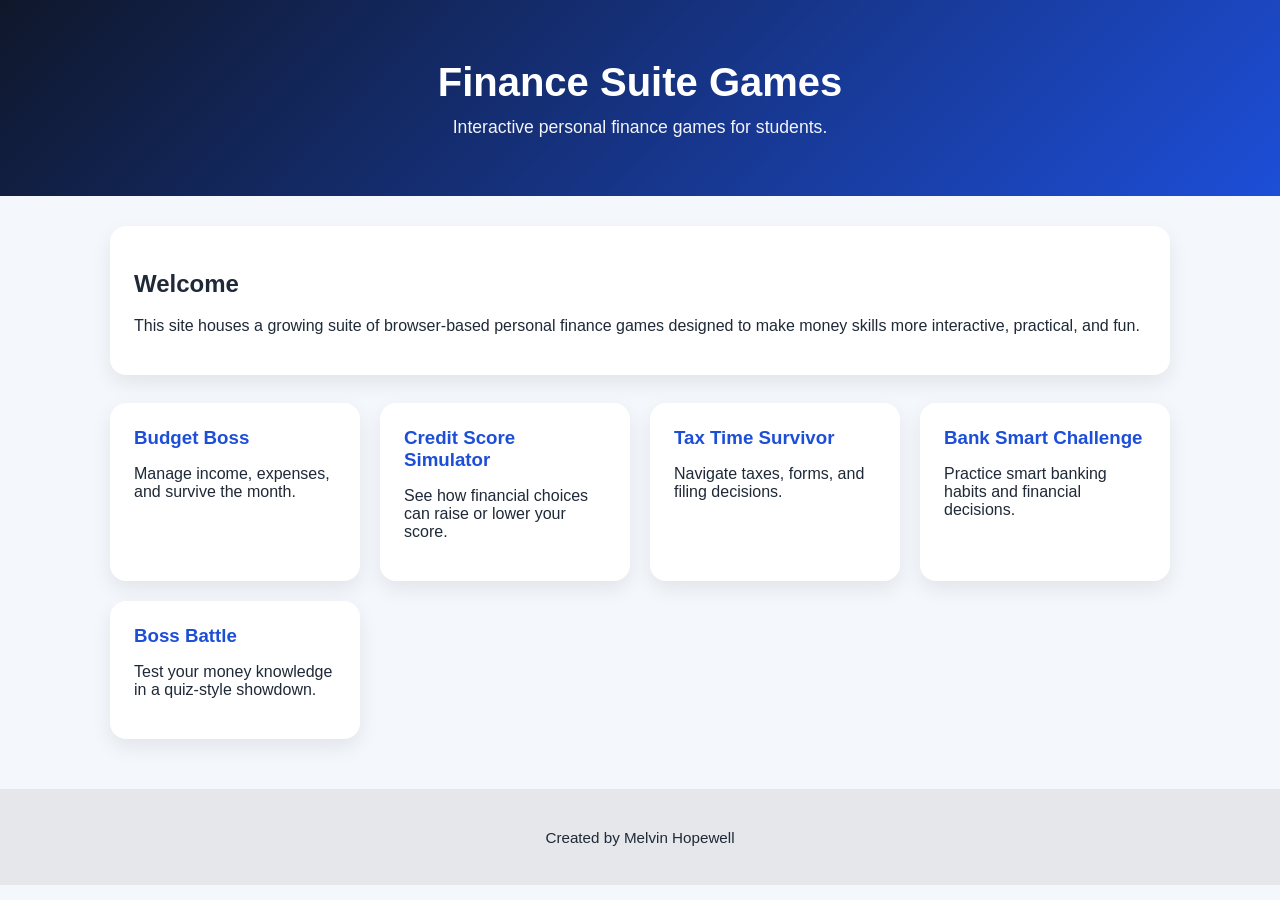
==== Index.html @ 29d63bd8 "Update homepage wording" ====
<!DOCTYPE html>
<html lang="en">
<head>
  <meta charset="UTF-8" />
  <meta name="viewport" content="width=device-width, initial-scale=1.0" />
  <title>Melvin Hopewell | Finance Suite Games</title>
  <link rel="stylesheet" href="style.css" />
</head>
<body>
  <header class="hero">
    <h1>Finance Suite Games</h1>
    <p class="subtitle">
      Interactive personal finance games for students.
    </p>
  </header>

  <main class="container">
    <section class="intro-card">
      <h2>Welcome</h2>
      <p>
        This site houses a growing suite of browser-based personal finance games
        designed to make money skills more interactive, practical, and fun.
      </p>
    </section>

    <section class="games-grid">
      <a class="game-card" href="./budget-boss/">
        <h3>Budget Boss</h3>
        <p>Manage income, expenses, and survive the month.</p>
      </a>

      <a class="game-card" href="./credit-score-simulator/">
        <h3>Credit Score Simulator</h3>
        <p>See how financial choices can raise or lower your score.</p>
      </a>

      <a class="game-card" href="./tax-time-survivor/">
        <h3>Tax Time Survivor</h3>
        <p>Navigate taxes, forms, and filing decisions.</p>
      </a>

      <a class="game-card" href="./bank-smart-challenge/">
        <h3>Bank Smart Challenge</h3>
        <p>Practice smart banking habits and financial decisions.</p>
      </a>

      <a class="game-card" href="./boss-battle/">
        <h3>Boss Battle</h3>
        <p>Test your money knowledge in a quiz-style showdown.</p>
      </a>
    </section>
  </main>

  <footer class="footer">
    <p>Created by Melvin Hopewell</p>
  </footer>
</body>
</html>
---- style.css ----
* {
  box-sizing: border-box;
}

body {
  margin: 0;
  font-family: Arial, sans-serif;
  background: #f4f7fb;
  color: #1f2937;
}

.hero {
  background: linear-gradient(135deg, #0f172a, #1d4ed8);
  color: white;
  text-align: center;
  padding: 60px 20px 40px;
}

.hero h1 {
  margin: 0;
  font-size: 2.5rem;
}

.subtitle {
  margin-top: 12px;
  font-size: 1.1rem;
  opacity: 0.95;
}

.container {
  max-width: 1100px;
  margin: 0 auto;
  padding: 30px 20px 50px;
}

.intro-card {
  background: white;
  border-radius: 16px;
  padding: 24px;
  margin-bottom: 28px;
  box-shadow: 0 8px 20px rgba(0, 0, 0, 0.08);
}

.games-grid {
  display: grid;
  grid-template-columns: repeat(auto-fit, minmax(220px, 1fr));
  gap: 20px;
}

.game-card {
  display: block;
  text-decoration: none;
  color: inherit;
  background: white;
  border-radius: 16px;
  padding: 24px;
  box-shadow: 0 8px 20px rgba(0, 0, 0, 0.08);
  transition: transform 0.2s ease, box-shadow 0.2s ease;
}

.game-card:hover {
  transform: translateY(-4px);
  box-shadow: 0 14px 28px rgba(0, 0, 0, 0.12);
}

.game-card h3 {
  margin-top: 0;
  margin-bottom: 10px;
  color: #1d4ed8;
}

.footer {
  text-align: center;
  padding: 24px;
  background: #e5e7eb;
  font-size: 0.95rem;
}
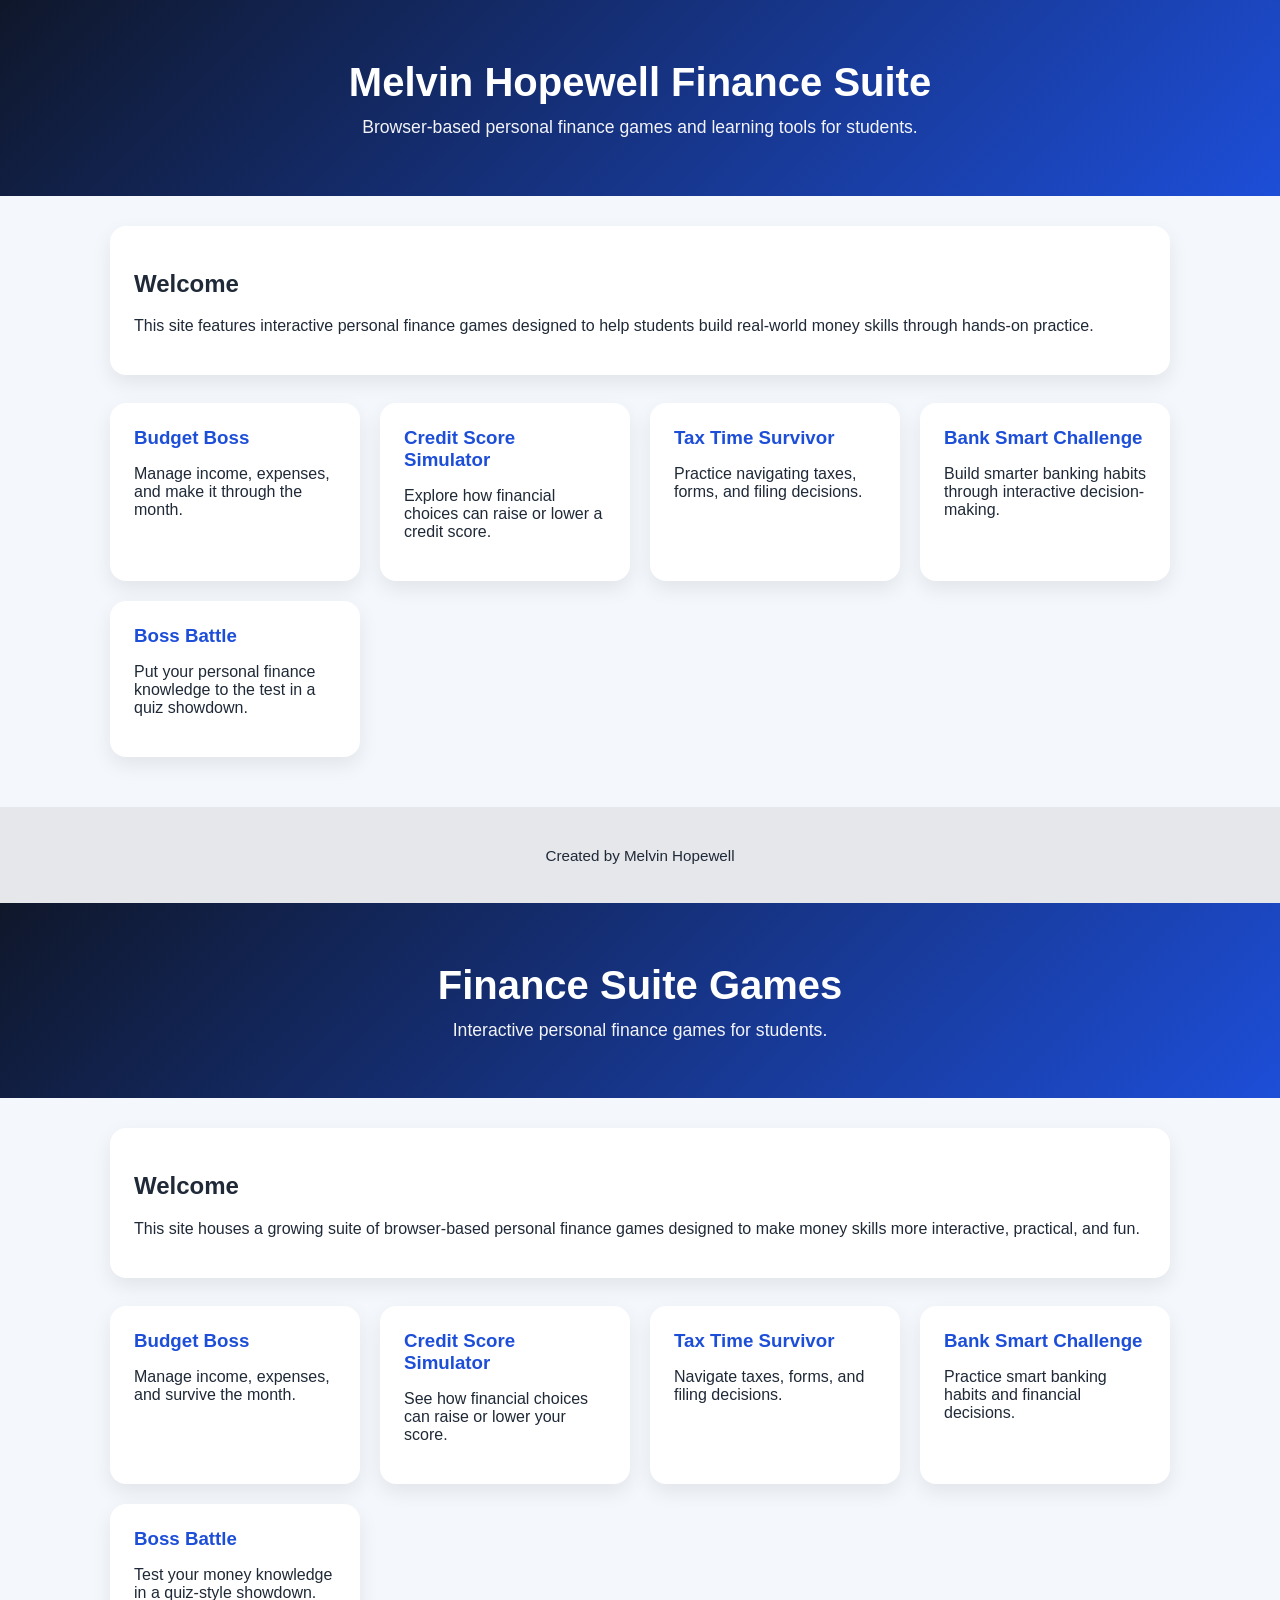
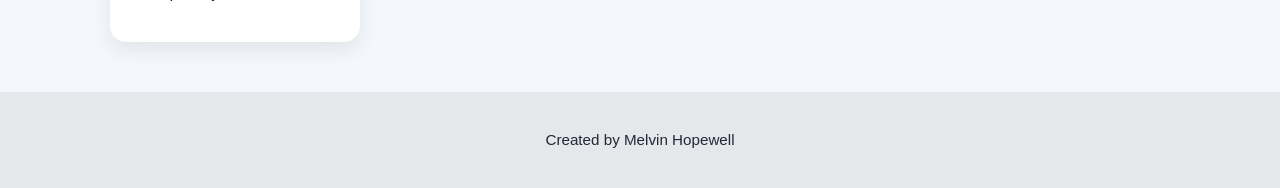
==== commit 3cbb13f5: "Update homepage text" ====
--- a/Index.html
+++ b/Index.html
@@ -1,4 +1,61 @@
 <!DOCTYPE html>
+<html lang="en">
+<head>
+  <meta charset="UTF-8" />
+  <meta name="viewport" content="width=device-width, initial-scale=1.0" />
+  <title>Melvin Hopewell Finance Suite</title>
+  <link rel="stylesheet" href="style.css" />
+</head>
+<body>
+  <header class="hero">
+    <h1>Melvin Hopewell Finance Suite</h1>
+    <p class="subtitle">
+      Browser-based personal finance games and learning tools for students.
+    </p>
+  </header>
+
+  <main class="container">
+    <section class="intro-card">
+      <h2>Welcome</h2>
+      <p>
+        This site features interactive personal finance games designed to help students
+        build real-world money skills through hands-on practice.
+      </p>
+    </section>
+
+    <section class="games-grid">
+      <a class="game-card" href="./budget-boss/">
+        <h3>Budget Boss</h3>
+        <p>Manage income, expenses, and make it through the month.</p>
+      </a>
+
+      <a class="game-card" href="./credit-score-simulator/">
+        <h3>Credit Score Simulator</h3>
+        <p>Explore how financial choices can raise or lower a credit score.</p>
+      </a>
+
+      <a class="game-card" href="./tax-time-survivor/">
+        <h3>Tax Time Survivor</h3>
+        <p>Practice navigating taxes, forms, and filing decisions.</p>
+      </a>
+
+      <a class="game-card" href="./bank-smart-challenge/">
+        <h3>Bank Smart Challenge</h3>
+        <p>Build smarter banking habits through interactive decision-making.</p>
+      </a>
+
+      <a class="game-card" href="./boss-battle/">
+        <h3>Boss Battle</h3>
+        <p>Put your personal finance knowledge to the test in a quiz showdown.</p>
+      </a>
+    </section>
+  </main>
+
+  <footer class="footer">
+    <p>Created by Melvin Hopewell</p>
+  </footer>
+</body>
+</html><!DOCTYPE html>
 <html lang="en">
 <head>
   <meta charset="UTF-8" />
